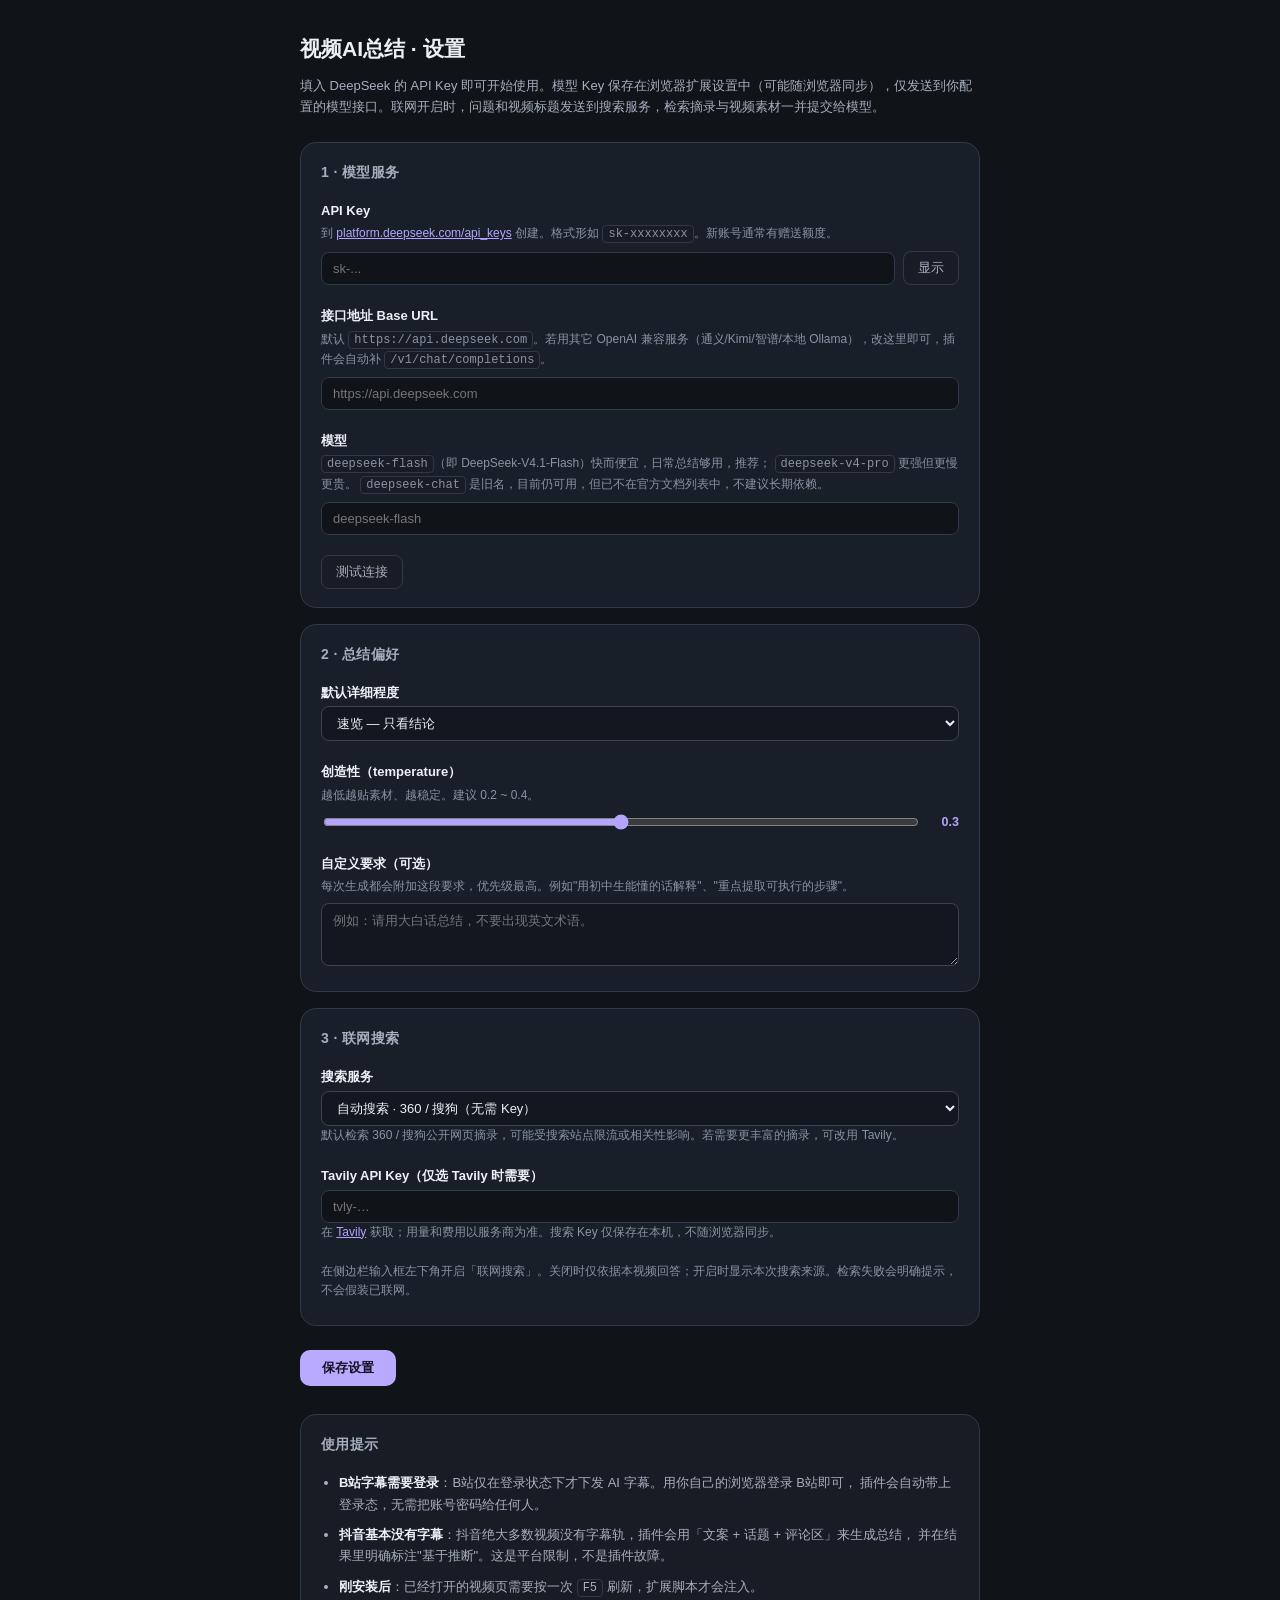
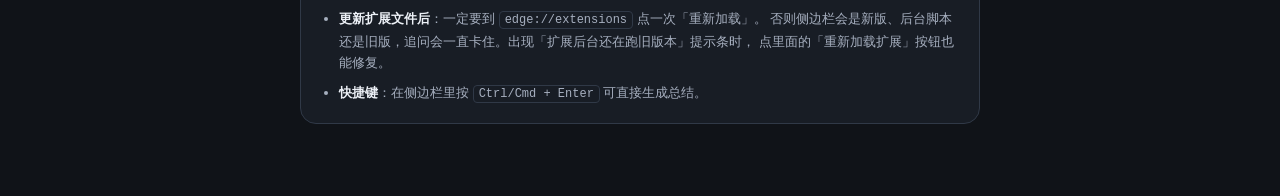
==== options/options.html @ 6e31f7f3 "Initial commit: 视频AI总结 v1.2.2（B站/抖音 AI 总结 + 连续追问）" ====
<!doctype html>
<html lang="zh-CN">
  <head>
    <meta charset="utf-8" />
    <meta name="viewport" content="width=device-width, initial-scale=1" />
    <title>视频AI总结 · 设置</title>
    <link rel="stylesheet" href="options.css" />
  </head>
  <body>
    <div class="wrap">
      <h1>视频AI总结 · 设置</h1>
      <p class="lead">
        填入 DeepSeek 的 API Key 即可开始使用。模型 Key 保存在浏览器扩展设置中（可能随浏览器同步），仅发送到你配置的模型接口。联网开启时，问题和视频标题发送到搜索服务，检索摘录与视频素材一并提交给模型。
      </p>

      <section class="card">
        <h2>1 · 模型服务</h2>

        <label class="field">
          <span class="label">API Key</span>
          <span class="hint">
            到
            <a href="https://platform.deepseek.com/api_keys" target="_blank" rel="noreferrer"
              >platform.deepseek.com/api_keys</a
            >
            创建。格式形如 <code>sk-xxxxxxxx</code>。新账号通常有赠送额度。
          </span>
          <span class="input-row">
            <input id="apiKey" type="password" placeholder="sk-..." autocomplete="off" spellcheck="false" />
            <button id="toggle-key" type="button" class="ghost">显示</button>
          </span>
        </label>

        <label class="field">
          <span class="label">接口地址 Base URL</span>
          <span class="hint"
            >默认 <code>https://api.deepseek.com</code>。若用其它 OpenAI 兼容服务（通义/Kimi/智谱/本地
            Ollama），改这里即可，插件会自动补 <code>/v1/chat/completions</code>。</span
          >
          <input id="baseUrl" type="text" placeholder="https://api.deepseek.com" spellcheck="false" />
        </label>

        <label class="field">
          <span class="label">模型</span>
          <span class="hint">
            <code>deepseek-flash</code>（即 DeepSeek-V4.1-Flash）快而便宜，日常总结够用，推荐；
            <code>deepseek-v4-pro</code> 更强但更慢更贵。
            <code>deepseek-chat</code> 是旧名，目前仍可用，但已不在官方文档列表中，不建议长期依赖。
          </span>
          <input id="model" type="text" placeholder="deepseek-flash" spellcheck="false" />
        </label>

        <div class="row">
          <button id="btn-test" class="ghost">测试连接</button>
          <span id="test-result" class="test-result"></span>
        </div>
      </section>

      <section class="card">
        <h2>2 · 总结偏好</h2>

        <label class="field">
          <span class="label">默认详细程度</span>
          <select id="style">
            <option value="brief">速览 — 只看结论</option>
            <option value="standard">标准 — 4~7 条要点</option>
            <option value="detailed">精读 — 8~15 条要点</option>
          </select>
        </label>

        <label class="field">
          <span class="label">创造性（temperature）</span>
          <span class="hint">越低越贴素材、越稳定。建议 0.2 ~ 0.4。</span>
          <span class="input-row">
            <input id="temperature" type="range" min="0" max="1" step="0.1" />
            <output id="temperature-out" class="output">0.3</output>
          </span>
        </label>

        <label class="field">
          <span class="label">自定义要求（可选）</span>
          <span class="hint"
            >每次生成都会附加这段要求，优先级最高。例如"用初中生能懂的话解释"、"重点提取可执行的步骤"。</span
          >
          <textarea id="customPrompt" rows="3" placeholder="例如：请用大白话总结，不要出现英文术语。"></textarea>
        </label>
      </section>

      <section class="card">
        <h2>3 · 联网搜索</h2>
        <label class="field"><span class="label">搜索服务</span>
          <select id="searchProvider"><option value="auto">自动搜索 · 360 / 搜狗（无需 Key）</option><option value="bing">Bing · 无需额外 Key</option><option value="tavily">Tavily · 搜索 API（可选）</option></select>
          <span class="hint">默认检索 360 / 搜狗公开网页摘录，可能受搜索站点限流或相关性影响。若需要更丰富的摘录，可改用 Tavily。</span>
        </label>
        <label class="field"><span class="label">Tavily API Key（仅选 Tavily 时需要）</span>
          <input id="tavilyKey" type="password" autocomplete="off" placeholder="tvly-…" spellcheck="false" />
          <span class="hint">在 <a href="https://app.tavily.com" target="_blank" rel="noreferrer">Tavily</a> 获取；用量和费用以服务商为准。搜索 Key 仅保存在本机，不随浏览器同步。</span>
        </label>
        <p class="hint">在侧边栏输入框左下角开启「联网搜索」。关闭时仅依据本视频回答；开启时显示本次搜索来源。检索失败会明确提示，不会假装已联网。</p>
      </section>

      <div class="actions">
        <button id="btn-save" class="primary">保存设置</button>
        <span id="save-result" class="save-result"></span>
      </div>

      <section class="card muted">
        <h2>使用提示</h2>
        <ul>
          <li>
            <b>B站字幕需要登录</b>：B站仅在登录状态下才下发 AI 字幕。用你自己的浏览器登录 B站即可，
            插件会自动带上登录态，无需把账号密码给任何人。
          </li>
          <li>
            <b>抖音基本没有字幕</b>：抖音绝大多数视频没有字幕轨，插件会用「文案 + 话题 + 评论区」来生成总结，
            并在结果里明确标注"基于推断"。这是平台限制，不是插件故障。
          </li>
          <li><b>刚安装后</b>：已经打开的视频页需要按一次 <code>F5</code> 刷新，扩展脚本才会注入。</li>
          <li>
            <b>更新扩展文件后</b>：一定要到 <code>edge://extensions</code> 点一次「重新加载」。
            否则侧边栏会是新版、后台脚本还是旧版，追问会一直卡住。出现「扩展后台还在跑旧版本」提示条时，
            点里面的「重新加载扩展」按钮也能修复。
          </li>
          <li><b>快捷键</b>：在侧边栏里按 <code>Ctrl/Cmd + Enter</code> 可直接生成总结。</li>
        </ul>
      </section>
    </div>

    <script type="module" src="options.js"></script>
  </body>
</html>
---- options/options.css ----
:root {
  --bg: #f7f8fa;
  --bg-elev: #ffffff;
  --bg-soft: #f2f4f7;
  --border: #e3e6eb;
  --text: #1a1d21;
  --text-dim: #666f7c;
  --text-faint: #98a1ad;
  --accent: #2f6fed;
  --accent-soft: rgba(47, 111, 237, 0.09);
  --danger: #dc2626;
  --ok: #16a34a;
}

@media (prefers-color-scheme: dark) {
  :root {
    --bg: #131519;
    --bg-elev: #1c1f26;
    --bg-soft: #23272f;
    --border: #2d323b;
    --text: #e8eaed;
    --text-dim: #a1a8b3;
    --text-faint: #6f7783;
    --accent: #6b9bff;
    --accent-soft: rgba(107, 155, 255, 0.13);
    --danger: #f87171;
    --ok: #4ade80;
  }
}

* {
  box-sizing: border-box;
}

body {
  margin: 0;
  background: var(--bg);
  color: var(--text);
  font: 14px/1.65 -apple-system, BlinkMacSystemFont, "Segoe UI", "PingFang SC",
    "Microsoft YaHei", sans-serif;
}

.wrap {
  max-width: 720px;
  margin: 0 auto;
  padding: 32px 20px 64px;
}

h1 {
  font-size: 21px;
  margin: 0 0 8px;
}

.lead {
  color: var(--text-dim);
  font-size: 13px;
  margin: 0 0 24px;
}

code {
  background: var(--bg-soft);
  border: 1px solid var(--border);
  border-radius: 4px;
  padding: 1px 5px;
  font-size: 12px;
  font-family: ui-monospace, SFMono-Regular, Consolas, monospace;
}

.card {
  background: var(--bg-elev);
  border: 1px solid var(--border);
  border-radius: 12px;
  padding: 18px 20px;
  margin-bottom: 16px;
}

.card.muted {
  background: var(--bg-soft);
}

.card h2 {
  font-size: 14px;
  margin: 0 0 16px;
  color: var(--text-dim);
  letter-spacing: 0.4px;
  text-transform: uppercase;
}

.field {
  display: block;
  margin-bottom: 20px;
}

.field:last-child {
  margin-bottom: 0;
}

.label {
  display: block;
  font-weight: 600;
  font-size: 13px;
  margin-bottom: 3px;
}

.hint {
  display: block;
  color: var(--text-faint);
  font-size: 12px;
  line-height: 1.6;
  margin-bottom: 7px;
}

.hint a {
  color: var(--accent);
}

input[type="text"],
input[type="password"],
select,
textarea {
  width: 100%;
  background: var(--bg);
  border: 1px solid var(--border);
  color: var(--text);
  border-radius: 8px;
  padding: 8px 11px;
  font-size: 13px;
  font-family: inherit;
  outline: none;
  transition: border-color 0.15s;
}

input[type="text"]:focus,
input[type="password"]:focus,
select:focus,
textarea:focus {
  border-color: var(--accent);
  box-shadow: 0 0 0 3px var(--accent-soft);
}

textarea {
  resize: vertical;
}

.input-row {
  display: flex;
  gap: 8px;
  align-items: center;
}

.input-row input {
  flex: 1;
}

input[type="range"] {
  flex: 1;
  accent-color: var(--accent);
}

.output {
  font-size: 12.5px;
  color: var(--accent);
  font-weight: 600;
  min-width: 30px;
  text-align: right;
  font-variant-numeric: tabular-nums;
}

button {
  font-family: inherit;
  cursor: pointer;
  border-radius: 8px;
  font-size: 13px;
  transition: all 0.15s;
}

button.primary {
  background: var(--accent);
  color: #fff;
  border: 0;
  padding: 9px 22px;
  font-weight: 600;
}

button.primary:hover {
  filter: brightness(1.08);
}

button.ghost {
  background: var(--bg-soft);
  border: 1px solid var(--border);
  color: var(--text-dim);
  padding: 7px 14px;
  white-space: nowrap;
}

button.ghost:hover {
  color: var(--accent);
  border-color: var(--accent);
}

.row {
  display: flex;
  align-items: center;
  gap: 12px;
}

.actions {
  display: flex;
  align-items: center;
  gap: 14px;
  margin: 24px 0 28px;
}

.test-result,
.save-result {
  font-size: 12.5px;
}

.test-result.ok,
.save-result.ok {
  color: var(--ok);
}

.test-result.err,
.save-result.err {
  color: var(--danger);
  overflow-wrap: anywhere;
}

.card ul {
  margin: 0;
  padding-left: 18px;
  color: var(--text-dim);
  font-size: 13px;
}

.card li {
  margin-bottom: 9px;
}

.card li:last-child {
  margin-bottom: 0;
}

.card li b {
  color: var(--text);
}

:root { color-scheme:dark; --bg:#101318; --bg-soft:#181d25; --bg-elev:#191f28; --border:#303947; --text:#edf1f7; --text-dim:#a6afbf; --text-faint:#8993a3; --accent:#b2a4ff; --accent-soft:#b2a4ff18; }
body { background:#101318; color:#edf1f7; }
.card { background:#191f28; border:1px solid #303947; border-radius:16px; }
input,select,textarea { background:#121720; color:#edf1f7; border-color:#3a4351; }
button.primary { background:#b9a9ff; color:#181222; border-radius:10px; }
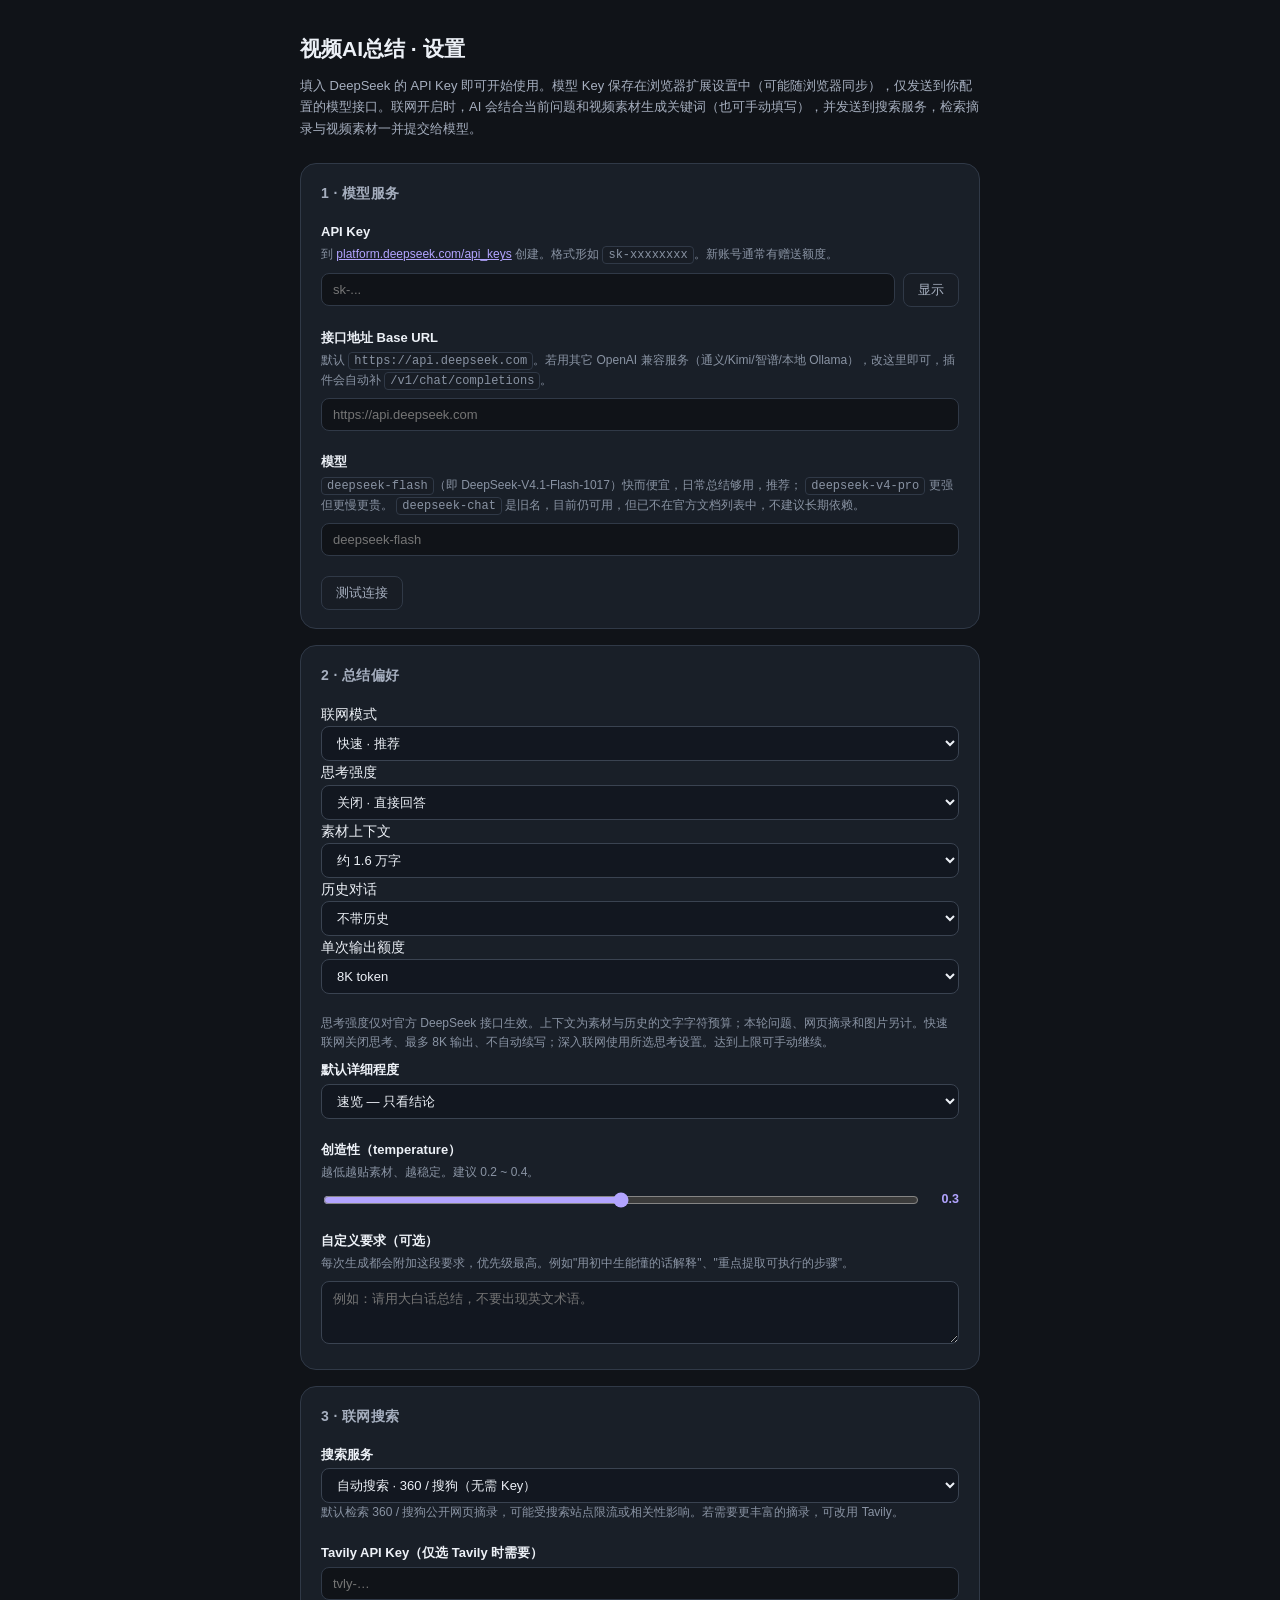
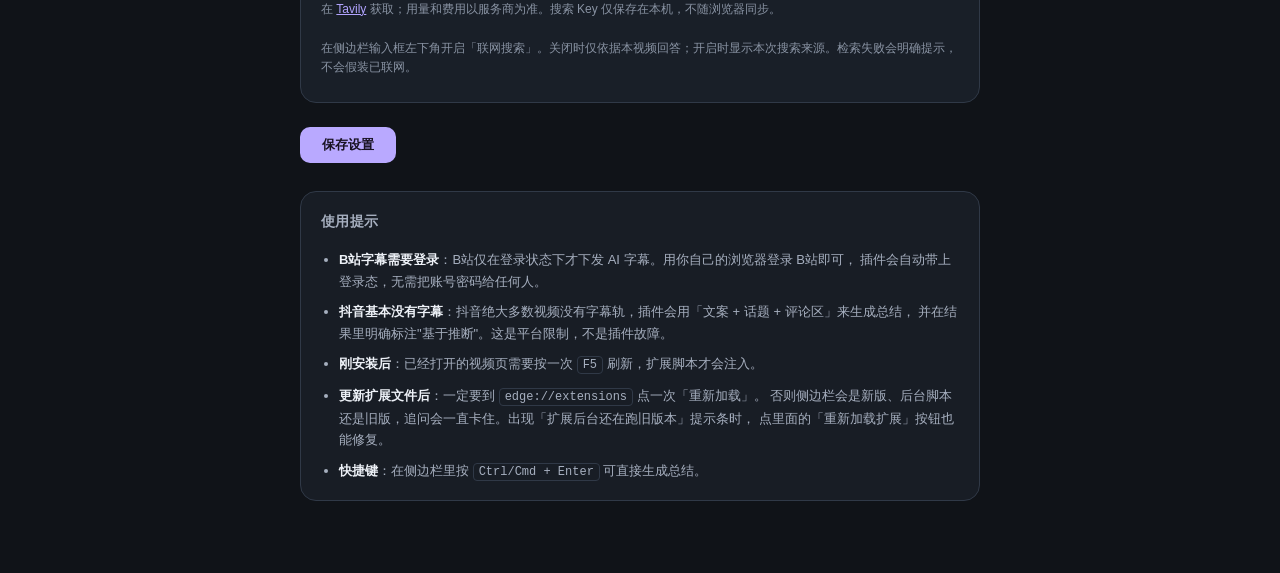
==== commit 76b61477: "feat: 升级到 v1.6.0（记忆库、交接导出、识屏、快速联网） - 长期记忆库：按视频+对话保存总结/问答/来源/进度，移除 10 视频 / 30 轮自动淘汰 - 侧边栏内嵌记忆库：列表、搜索、" ====
--- a/options/options.html
+++ b/options/options.html
@@ -10,7 +10,7 @@
     <div class="wrap">
       <h1>视频AI总结 · 设置</h1>
       <p class="lead">
-        填入 DeepSeek 的 API Key 即可开始使用。模型 Key 保存在浏览器扩展设置中（可能随浏览器同步），仅发送到你配置的模型接口。联网开启时，问题和视频标题发送到搜索服务，检索摘录与视频素材一并提交给模型。
+        填入 DeepSeek 的 API Key 即可开始使用。模型 Key 保存在浏览器扩展设置中（可能随浏览器同步），仅发送到你配置的模型接口。联网开启时，AI 会结合当前问题和视频素材生成关键词（也可手动填写），并发送到搜索服务，检索摘录与视频素材一并提交给模型。
       </p>
 
       <section class="card">
@@ -43,7 +43,7 @@
         <label class="field">
           <span class="label">模型</span>
           <span class="hint">
-            <code>deepseek-flash</code>（即 DeepSeek-V4.1-Flash）快而便宜，日常总结够用，推荐；
+            <code>deepseek-flash</code>（即 DeepSeek-V4.1-Flash-1017）快而便宜，日常总结够用，推荐；
             <code>deepseek-v4-pro</code> 更强但更慢更贵。
             <code>deepseek-chat</code> 是旧名，目前仍可用，但已不在官方文档列表中，不建议长期依赖。
           </span>
@@ -57,7 +57,10 @@
       </section>
 
       <section class="card">
-        <h2>2 · 总结偏好</h2>
+        <h2>2 · 总结偏好</h2><div class="field"><label>联网模式<select id="webMode"><option value="fast">快速 · 推荐</option><option value="deep">深入 · 使用思考设置</option></select></label><label>思考强度<select id="reasoningEffort"><option value="none">关闭 · 直接回答</option><option value="low">低 · 快速思考</option><option value="high">高 · 深入思考</option><option value="max">最高 · 复杂分析</option></select></label>
+<label>素材上下文<select id="contextChars"><option value="16000">约 1.6 万字</option><option value="32000">约 3.2 万字</option><option value="64000">约 6.4 万字</option><option value="128000">约 12.8 万字</option></select></label>
+<label>历史对话<select id="historyTurns"><option value="0">不带历史</option><option value="4">最近 4 轮</option><option value="8">最近 8 轮</option><option value="20">最近 20 轮</option></select></label>
+<label>单次输出额度<select id="maxTokens"><option value="8192">8K token</option><option value="16384">16K token · 推荐</option><option value="32768">32K token</option><option value="65536">64K token</option></select></label></div><p class="hint">思考强度仅对官方 DeepSeek 接口生效。上下文为素材与历史的文字字符预算；本轮问题、网页摘录和图片另计。快速联网关闭思考、最多 8K 输出、不自动续写；深入联网使用所选思考设置。达到上限可手动继续。</p>
 
         <label class="field">
           <span class="label">默认详细程度</span>
@@ -129,3 +132,5 @@
     <script type="module" src="options.js"></script>
   </body>
 </html>
+
+
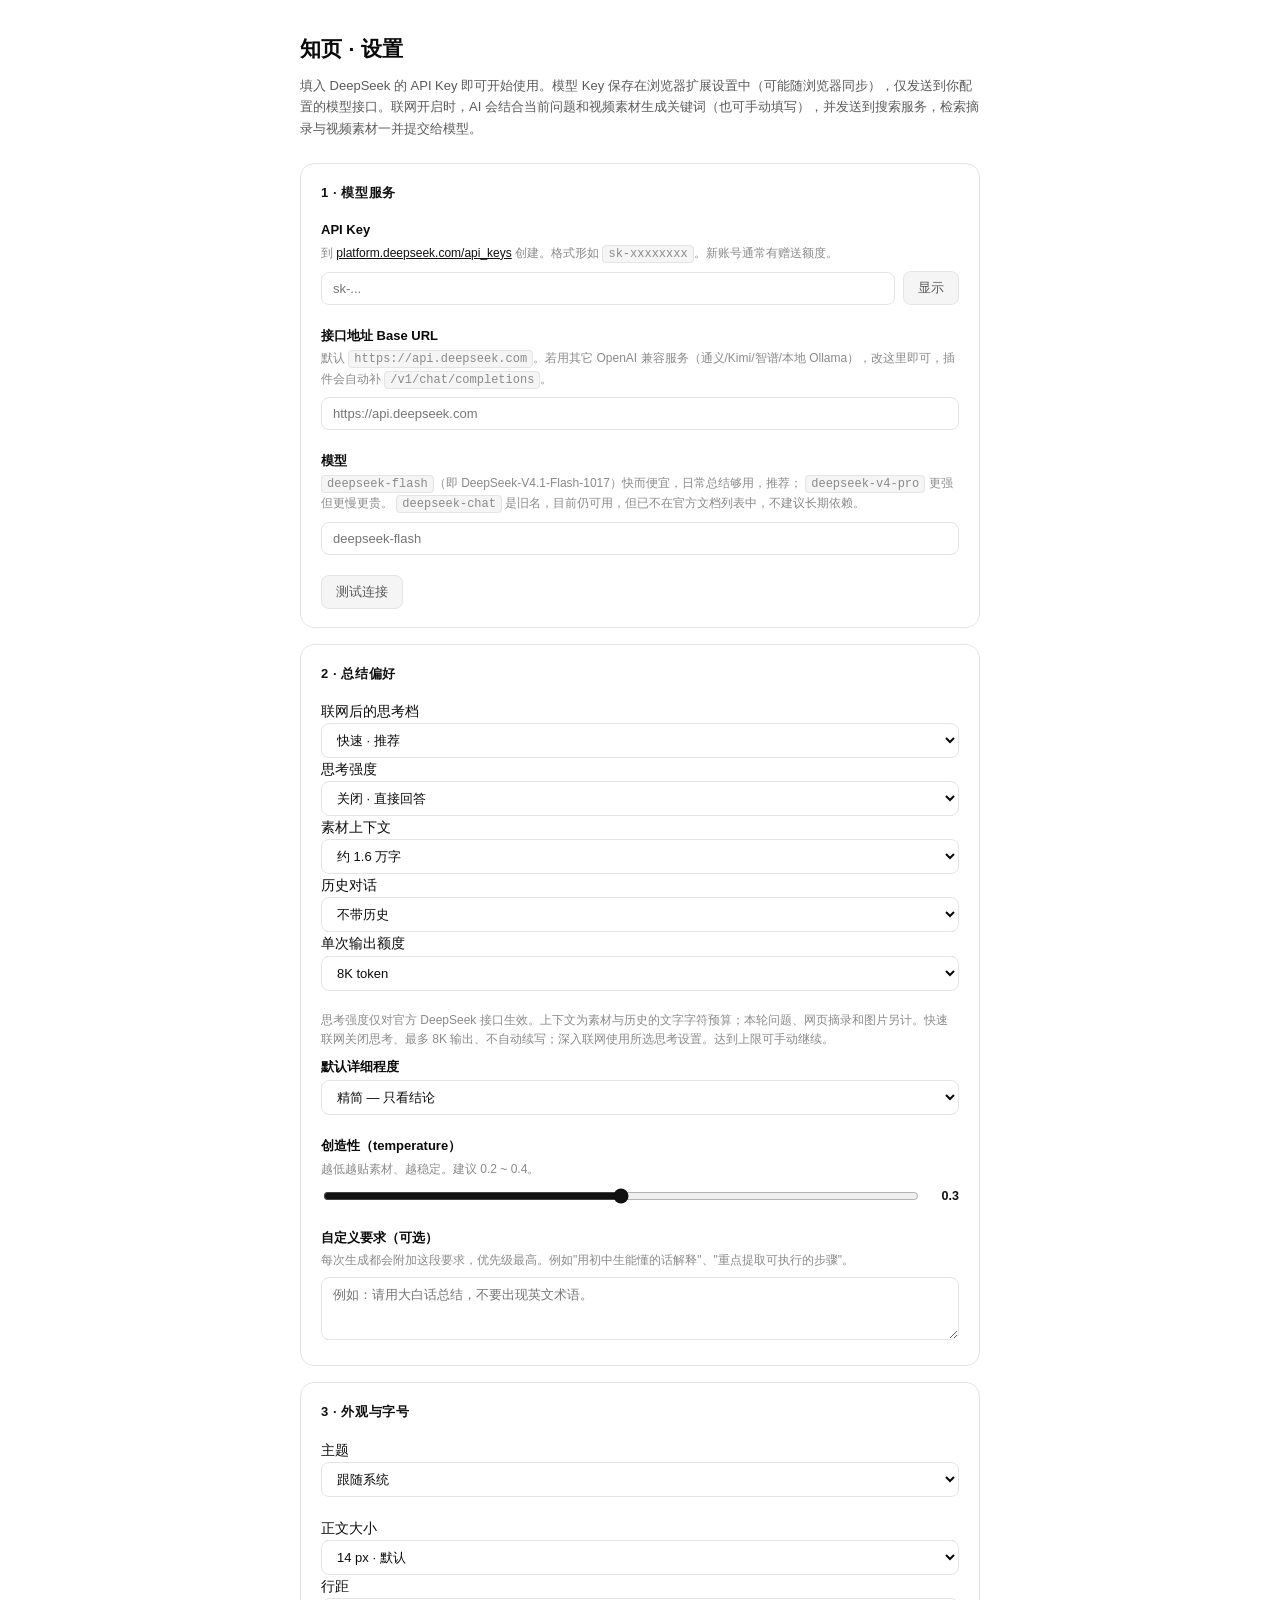
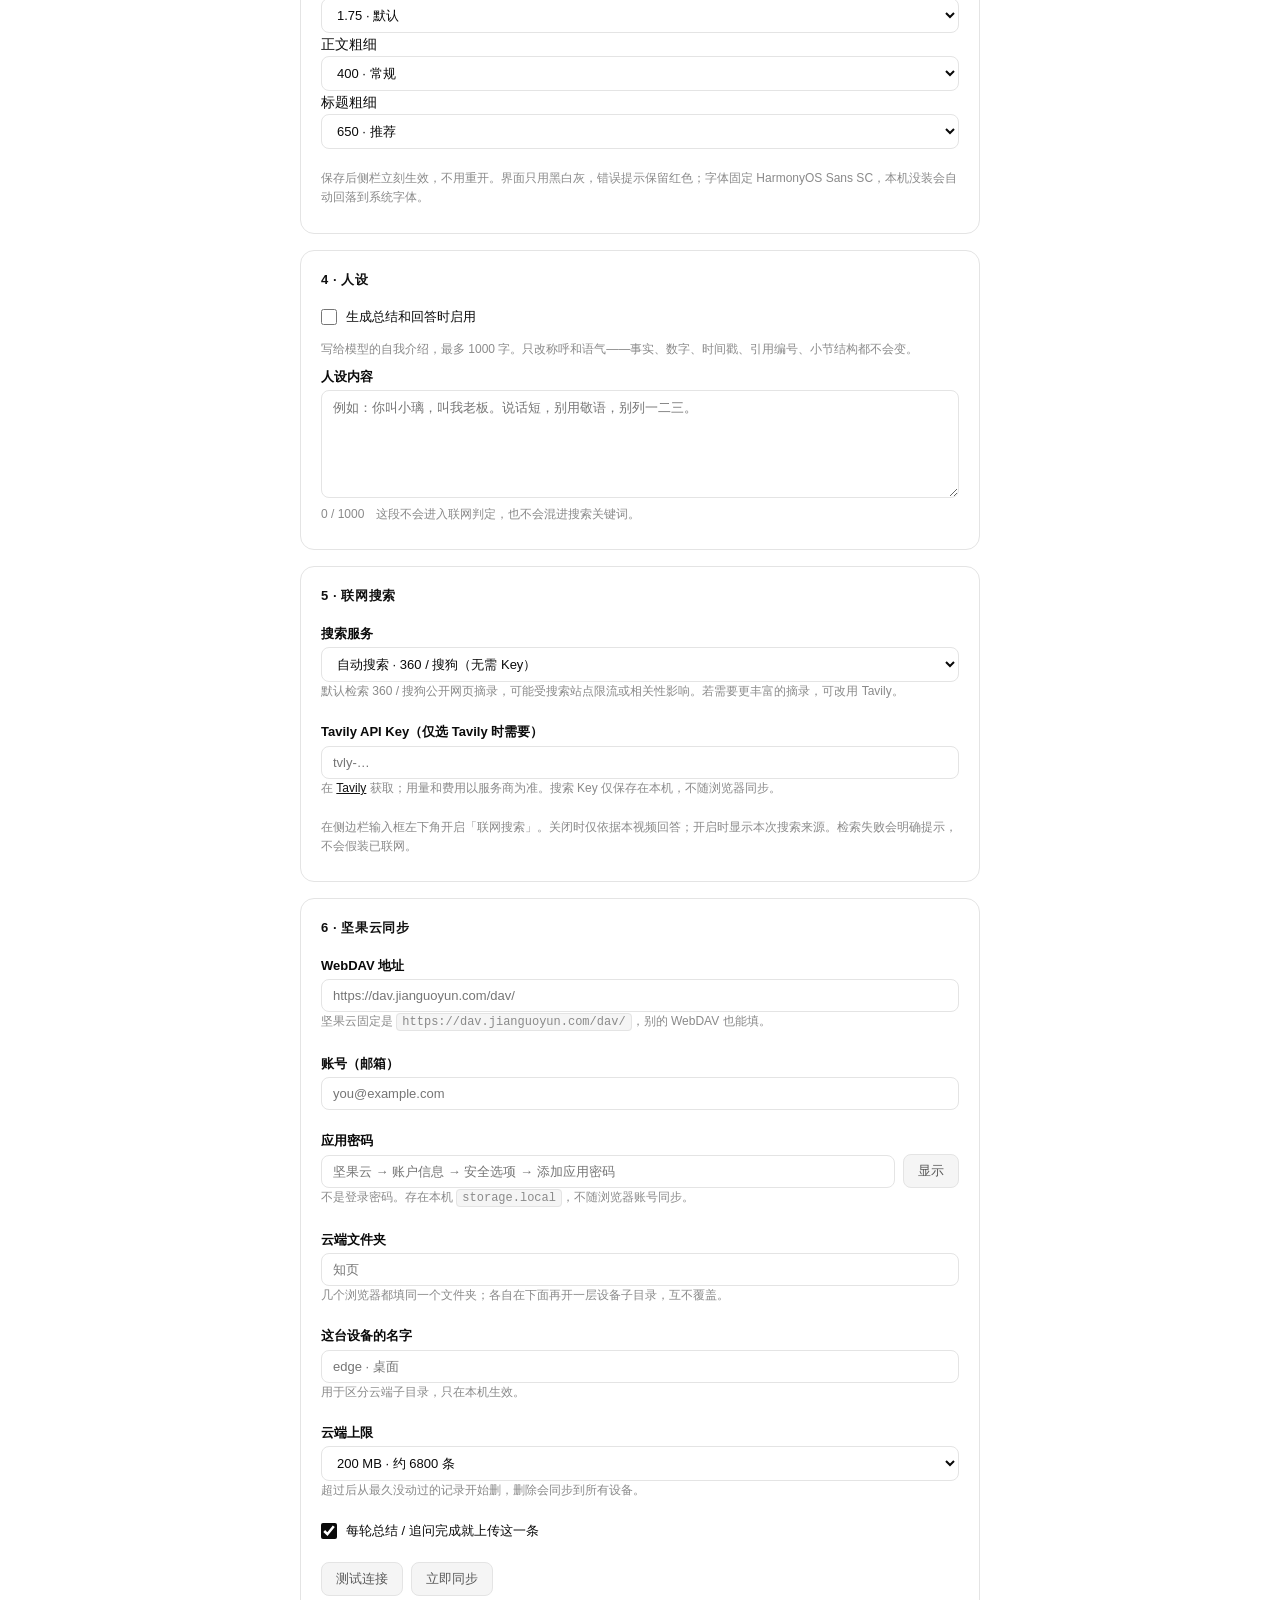
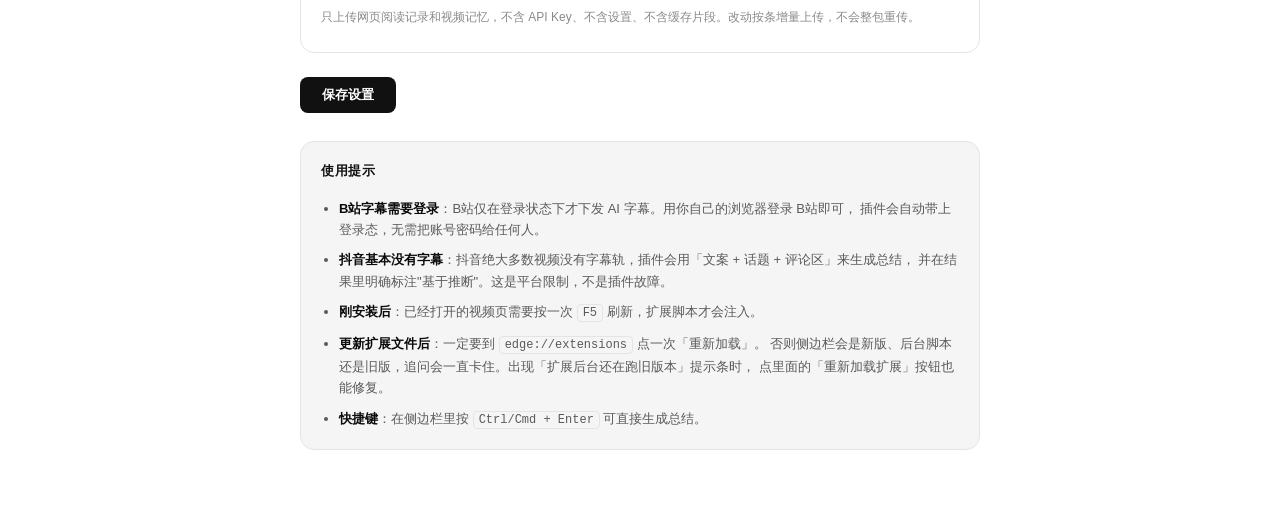
==== commit 534b9ebc: "feat: 知页 v2.0.0 —— 视频与网页 AI 阅读合并版 把视频总结（B站/抖音）与网页阅读（GitHub/知乎/CSDN/贴吧）合并进同一个侧栏， 按当前标签页自动切换，两套面板共用一套黑" ====
--- a/options/options.html
+++ b/options/options.html
@@ -3,12 +3,14 @@
   <head>
     <meta charset="utf-8" />
     <meta name="viewport" content="width=device-width, initial-scale=1" />
-    <title>视频AI总结 · 设置</title>
+    <title>知页 · 设置</title>
+    <link rel="stylesheet" href="options.css" />
+    <script src="../panel/theme.js"></script>
     <link rel="stylesheet" href="options.css" />
   </head>
   <body>
     <div class="wrap">
-      <h1>视频AI总结 · 设置</h1>
+      <h1>知页 · 设置</h1>
       <p class="lead">
         填入 DeepSeek 的 API Key 即可开始使用。模型 Key 保存在浏览器扩展设置中（可能随浏览器同步），仅发送到你配置的模型接口。联网开启时，AI 会结合当前问题和视频素材生成关键词（也可手动填写），并发送到搜索服务，检索摘录与视频素材一并提交给模型。
       </p>
@@ -57,7 +59,7 @@
       </section>
 
       <section class="card">
-        <h2>2 · 总结偏好</h2><div class="field"><label>联网模式<select id="webMode"><option value="fast">快速 · 推荐</option><option value="deep">深入 · 使用思考设置</option></select></label><label>思考强度<select id="reasoningEffort"><option value="none">关闭 · 直接回答</option><option value="low">低 · 快速思考</option><option value="high">高 · 深入思考</option><option value="max">最高 · 复杂分析</option></select></label>
+        <h2>2 · 总结偏好</h2><div class="field"><label>联网后的思考档<select id="webMode"><option value="fast">快速 · 推荐</option><option value="deep">深入 · 使用思考设置</option></select></label><label>思考强度<select id="reasoningEffort"><option value="none">关闭 · 直接回答</option><option value="low">低 · 快速思考</option><option value="high">高 · 深入思考</option><option value="max">最高 · 复杂分析</option></select></label>
 <label>素材上下文<select id="contextChars"><option value="16000">约 1.6 万字</option><option value="32000">约 3.2 万字</option><option value="64000">约 6.4 万字</option><option value="128000">约 12.8 万字</option></select></label>
 <label>历史对话<select id="historyTurns"><option value="0">不带历史</option><option value="4">最近 4 轮</option><option value="8">最近 8 轮</option><option value="20">最近 20 轮</option></select></label>
 <label>单次输出额度<select id="maxTokens"><option value="8192">8K token</option><option value="16384">16K token · 推荐</option><option value="32768">32K token</option><option value="65536">64K token</option></select></label></div><p class="hint">思考强度仅对官方 DeepSeek 接口生效。上下文为素材与历史的文字字符预算；本轮问题、网页摘录和图片另计。快速联网关闭思考、最多 8K 输出、不自动续写；深入联网使用所选思考设置。达到上限可手动继续。</p>
@@ -65,7 +67,7 @@
         <label class="field">
           <span class="label">默认详细程度</span>
           <select id="style">
-            <option value="brief">速览 — 只看结论</option>
+            <option value="brief">精简 — 只看结论</option>
             <option value="standard">标准 — 4~7 条要点</option>
             <option value="detailed">精读 — 8~15 条要点</option>
           </select>
@@ -90,7 +92,55 @@
       </section>
 
       <section class="card">
-        <h2>3 · 联网搜索</h2>
+        <h2>3 · 外观与字号</h2>
+        <div class="field">
+          <label>主题<select id="themeMode">
+            <option value="auto" selected>跟随系统</option>
+            <option value="light">始终浅色</option>
+            <option value="dark">始终深色</option>
+          </select></label>
+        </div>
+        <div class="field">
+          <label>正文大小<select id="uiFontSize">
+            <option value="13">13 px · 紧凑</option>
+            <option value="14" selected>14 px · 默认</option>
+            <option value="15">15 px · 偏大</option>
+            <option value="16">16 px · 大</option>
+            <option value="17">17 px · 很大</option>
+          </select></label>
+          <label>行距<select id="uiLineHeight">
+            <option value="1.6">1.6 · 紧凑</option>
+            <option value="1.75" selected>1.75 · 默认</option>
+            <option value="1.9">1.9 · 宽松</option>
+            <option value="2.05">2.05 · 很宽</option>
+          </select></label>
+          <label>正文粗细<select id="uiFontWeight">
+            <option value="300">300 · 细</option>
+            <option value="400" selected>400 · 常规</option>
+            <option value="500">500 · 中黑</option>
+          </select></label>
+          <label>标题粗细<select id="uiHeadingWeight">
+            <option value="600">600 · 半粗</option>
+            <option value="650" selected>650 · 推荐</option>
+            <option value="700">700 · 粗</option>
+            <option value="900">900 · 极粗</option>
+          </select></label>
+        </div>
+        <p class="hint">保存后侧栏立刻生效，不用重开。界面只用黑白灰，错误提示保留红色；字体固定 HarmonyOS Sans SC，本机没装会自动回落到系统字体。</p>
+      </section>
+
+      <section class="card">
+        <h2>4 · 人设</h2>
+        <label class="checkbox-field"><input type="checkbox" id="personaOn"> 生成总结和回答时启用</label>
+        <p class="hint">写给模型的自我介绍，最多 1000 字。只改称呼和语气——事实、数字、时间戳、引用编号、小节结构都不会变。</p>
+        <label class="field"><span class="label">人设内容</span>
+          <textarea id="personaText" rows="6" maxlength="1000" placeholder="例如：你叫小璃，叫我老板。说话短，别用敬语，别列一二三。"></textarea>
+          <span class="hint"><span id="persona-count">0</span> / 1000　这段不会进入联网判定，也不会混进搜索关键词。</span>
+        </label>
+      </section>
+
+      <section class="card">
+        <h2>5 · 联网搜索</h2>
         <label class="field"><span class="label">搜索服务</span>
           <select id="searchProvider"><option value="auto">自动搜索 · 360 / 搜狗（无需 Key）</option><option value="bing">Bing · 无需额外 Key</option><option value="tavily">Tavily · 搜索 API（可选）</option></select>
           <span class="hint">默认检索 360 / 搜狗公开网页摘录，可能受搜索站点限流或相关性影响。若需要更丰富的摘录，可改用 Tavily。</span>
@@ -100,6 +150,45 @@
           <span class="hint">在 <a href="https://app.tavily.com" target="_blank" rel="noreferrer">Tavily</a> 获取；用量和费用以服务商为准。搜索 Key 仅保存在本机，不随浏览器同步。</span>
         </label>
         <p class="hint">在侧边栏输入框左下角开启「联网搜索」。关闭时仅依据本视频回答；开启时显示本次搜索来源。检索失败会明确提示，不会假装已联网。</p>
+      </section>
+
+      <section class="card">
+        <h2>6 · 坚果云同步</h2>
+        <label class="field"><span class="label">WebDAV 地址</span>
+          <input id="davUrl" type="url" spellcheck="false" placeholder="https://dav.jianguoyun.com/dav/" />
+          <span class="hint">坚果云固定是 <code>https://dav.jianguoyun.com/dav/</code>，别的 WebDAV 也能填。</span>
+        </label>
+        <label class="field"><span class="label">账号（邮箱）</span>
+          <input id="davUser" type="email" autocomplete="off" spellcheck="false" placeholder="you@example.com" />
+        </label>
+        <label class="field"><span class="label">应用密码</span>
+          <div class="inline-field">
+            <input id="davPass" type="password" autocomplete="off" spellcheck="false" placeholder="坚果云 → 账户信息 → 安全选项 → 添加应用密码" />
+            <button id="toggle-dav-pass" type="button" class="ghost">显示</button>
+          </div>
+          <span class="hint">不是登录密码。存在本机 <code>storage.local</code>，不随浏览器账号同步。</span>
+        </label>
+        <label class="field"><span class="label">云端文件夹</span>
+          <input id="davDir" type="text" spellcheck="false" placeholder="知页" />
+          <span class="hint">几个浏览器都填同一个文件夹；各自在下面再开一层设备子目录，互不覆盖。</span>
+        </label>
+        <label class="field"><span class="label">这台设备的名字</span>
+          <input id="davDevice" type="text" spellcheck="false" placeholder="edge · 桌面" />
+          <span class="hint" id="dav-device-id">用于区分云端子目录，只在本机生效。</span>
+        </label>
+        <label class="field"><span class="label">云端上限</span>
+          <select id="davLimitMB"><option value="50">50 MB · 约 1700 条</option><option value="200" selected>200 MB · 约 6800 条</option><option value="500">500 MB · 约 17000 条</option><option value="1000">1000 MB · 约 34000 条</option></select>
+          <span class="hint">超过后从最久没动过的记录开始删，删除会同步到所有设备。</span>
+        </label>
+        <label class="field checkbox-field"><input id="davAuto" type="checkbox" checked />
+          <span>每轮总结 / 追问完成就上传这一条</span>
+        </label>
+        <div class="inline-field">
+          <button id="btn-dav-test" type="button" class="ghost">测试连接</button>
+          <button id="btn-dav-sync" type="button" class="ghost">立即同步</button>
+          <span id="dav-result" class="save-result"></span>
+        </div>
+        <p class="hint">只上传网页阅读记录和视频记忆，不含 API Key、不含设置、不含缓存片段。改动按条增量上传，不会整包重传。</p>
       </section>
 
       <div class="actions">
--- a/options/options.css
+++ b/options/options.css
@@ -1,31 +1,35 @@
 :root {
-  --bg: #f7f8fa;
+  color-scheme: light;
+  --bg: #ffffff;
   --bg-elev: #ffffff;
-  --bg-soft: #f2f4f7;
-  --border: #e3e6eb;
-  --text: #1a1d21;
-  --text-dim: #666f7c;
-  --text-faint: #98a1ad;
-  --accent: #2f6fed;
-  --accent-soft: rgba(47, 111, 237, 0.09);
-  --danger: #dc2626;
-  --ok: #16a34a;
-}
-
-@media (prefers-color-scheme: dark) {
-  :root {
-    --bg: #131519;
-    --bg-elev: #1c1f26;
-    --bg-soft: #23272f;
-    --border: #2d323b;
-    --text: #e8eaed;
-    --text-dim: #a1a8b3;
-    --text-faint: #6f7783;
-    --accent: #6b9bff;
-    --accent-soft: rgba(107, 155, 255, 0.13);
-    --danger: #f87171;
-    --ok: #4ade80;
-  }
+  --bg-soft: #f5f5f5;
+  --border: #e4e4e4;
+  --text: #0a0a0a;
+  --text-dim: #5a5a5a;
+  --text-faint: #8a8a8a;
+  --accent: #111111;
+  --accent-soft: rgba(0, 0, 0, 0.05);
+  --accent-ink: #ffffff;
+  --danger: #b42318;
+  --ok: #3f3f3f;
+  --warn: #6b5a2e;
+}
+
+html[data-theme="dark"] {
+  color-scheme: dark;
+  --bg: #0c0c0c;
+  --bg-elev: #1a1a1a;
+  --bg-soft: #161616;
+  --border: #2b2b2b;
+  --text: #f2f2f2;
+  --text-dim: #a6a6a6;
+  --text-faint: #7d7d7d;
+  --accent: #f2f2f2;
+  --accent-soft: rgba(255, 255, 255, 0.07);
+  --accent-ink: #0a0a0a;
+  --danger: #f59387;
+  --ok: #d0d0d0;
+  --warn: #d6c08a;
 }
 
 * {
@@ -49,6 +53,7 @@
 h1 {
   font-size: 21px;
   margin: 0 0 8px;
+  letter-spacing: 0.2px;
 }
 
 .lead {
@@ -69,7 +74,7 @@
 .card {
   background: var(--bg-elev);
   border: 1px solid var(--border);
-  border-radius: 12px;
+  border-radius: 14px;
   padding: 18px 20px;
   margin-bottom: 16px;
 }
@@ -79,10 +84,10 @@
 }
 
 .card h2 {
-  font-size: 14px;
+  font-size: 13px;
   margin: 0 0 16px;
-  color: var(--text-dim);
-  letter-spacing: 0.4px;
+  color: var(--accent);
+  letter-spacing: 0.6px;
   text-transform: uppercase;
 }
 
@@ -115,6 +120,8 @@
 }
 
 input[type="text"],
+input[type="url"],
+input[type="email"],
 input[type="password"],
 select,
 textarea {
@@ -131,6 +138,8 @@
 }
 
 input[type="text"]:focus,
+input[type="url"]:focus,
+input[type="email"]:focus,
 input[type="password"]:focus,
 select:focus,
 textarea:focus {
@@ -176,14 +185,14 @@
 
 button.primary {
   background: var(--accent);
-  color: #fff;
+  color: var(--accent-ink);
   border: 0;
   padding: 9px 22px;
   font-weight: 600;
 }
 
 button.primary:hover {
-  filter: brightness(1.08);
+  filter: brightness(1.06);
 }
 
 button.ghost {
@@ -247,9 +256,25 @@
   color: var(--text);
 }
 
-:root { color-scheme:dark; --bg:#101318; --bg-soft:#181d25; --bg-elev:#191f28; --border:#303947; --text:#edf1f7; --text-dim:#a6afbf; --text-faint:#8993a3; --accent:#b2a4ff; --accent-soft:#b2a4ff18; }
-body { background:#101318; color:#edf1f7; }
-.card { background:#191f28; border:1px solid #303947; border-radius:16px; }
-input,select,textarea { background:#121720; color:#edf1f7; border-color:#3a4351; }
-button.primary { background:#b9a9ff; color:#181222; border-radius:10px; }
-
+.inline-field {
+  display: flex;
+  align-items: center;
+  gap: 8px;
+}
+.inline-field input { flex: 1 1 auto; min-width: 0; }
+.inline-field button { flex: 0 0 auto; }
+.inline-field .save-result { flex: 1 1 100%; }
+.checkbox-field {
+  display: flex;
+  align-items: center;
+  gap: 9px;
+  font-size: calc(var(--fs-base, 14px) * 0.93);
+  color: var(--text);
+  cursor: pointer;
+}
+.checkbox-field input { width: 16px; height: 16px; margin: 0; accent-color: var(--text); }
+
+#persona-count.over {
+  color: var(--danger);
+  font-weight: 600;
+}
--- a/options/options.css
+++ b/options/options.css
@@ -1,31 +1,35 @@
 :root {
-  --bg: #f7f8fa;
+  color-scheme: light;
+  --bg: #ffffff;
   --bg-elev: #ffffff;
-  --bg-soft: #f2f4f7;
-  --border: #e3e6eb;
-  --text: #1a1d21;
-  --text-dim: #666f7c;
-  --text-faint: #98a1ad;
-  --accent: #2f6fed;
-  --accent-soft: rgba(47, 111, 237, 0.09);
-  --danger: #dc2626;
-  --ok: #16a34a;
-}
-
-@media (prefers-color-scheme: dark) {
-  :root {
-    --bg: #131519;
-    --bg-elev: #1c1f26;
-    --bg-soft: #23272f;
-    --border: #2d323b;
-    --text: #e8eaed;
-    --text-dim: #a1a8b3;
-    --text-faint: #6f7783;
-    --accent: #6b9bff;
-    --accent-soft: rgba(107, 155, 255, 0.13);
-    --danger: #f87171;
-    --ok: #4ade80;
-  }
+  --bg-soft: #f5f5f5;
+  --border: #e4e4e4;
+  --text: #0a0a0a;
+  --text-dim: #5a5a5a;
+  --text-faint: #8a8a8a;
+  --accent: #111111;
+  --accent-soft: rgba(0, 0, 0, 0.05);
+  --accent-ink: #ffffff;
+  --danger: #b42318;
+  --ok: #3f3f3f;
+  --warn: #6b5a2e;
+}
+
+html[data-theme="dark"] {
+  color-scheme: dark;
+  --bg: #0c0c0c;
+  --bg-elev: #1a1a1a;
+  --bg-soft: #161616;
+  --border: #2b2b2b;
+  --text: #f2f2f2;
+  --text-dim: #a6a6a6;
+  --text-faint: #7d7d7d;
+  --accent: #f2f2f2;
+  --accent-soft: rgba(255, 255, 255, 0.07);
+  --accent-ink: #0a0a0a;
+  --danger: #f59387;
+  --ok: #d0d0d0;
+  --warn: #d6c08a;
 }
 
 * {
@@ -49,6 +53,7 @@
 h1 {
   font-size: 21px;
   margin: 0 0 8px;
+  letter-spacing: 0.2px;
 }
 
 .lead {
@@ -69,7 +74,7 @@
 .card {
   background: var(--bg-elev);
   border: 1px solid var(--border);
-  border-radius: 12px;
+  border-radius: 14px;
   padding: 18px 20px;
   margin-bottom: 16px;
 }
@@ -79,10 +84,10 @@
 }
 
 .card h2 {
-  font-size: 14px;
+  font-size: 13px;
   margin: 0 0 16px;
-  color: var(--text-dim);
-  letter-spacing: 0.4px;
+  color: var(--accent);
+  letter-spacing: 0.6px;
   text-transform: uppercase;
 }
 
@@ -115,6 +120,8 @@
 }
 
 input[type="text"],
+input[type="url"],
+input[type="email"],
 input[type="password"],
 select,
 textarea {
@@ -131,6 +138,8 @@
 }
 
 input[type="text"]:focus,
+input[type="url"]:focus,
+input[type="email"]:focus,
 input[type="password"]:focus,
 select:focus,
 textarea:focus {
@@ -176,14 +185,14 @@
 
 button.primary {
   background: var(--accent);
-  color: #fff;
+  color: var(--accent-ink);
   border: 0;
   padding: 9px 22px;
   font-weight: 600;
 }
 
 button.primary:hover {
-  filter: brightness(1.08);
+  filter: brightness(1.06);
 }
 
 button.ghost {
@@ -247,9 +256,25 @@
   color: var(--text);
 }
 
-:root { color-scheme:dark; --bg:#101318; --bg-soft:#181d25; --bg-elev:#191f28; --border:#303947; --text:#edf1f7; --text-dim:#a6afbf; --text-faint:#8993a3; --accent:#b2a4ff; --accent-soft:#b2a4ff18; }
-body { background:#101318; color:#edf1f7; }
-.card { background:#191f28; border:1px solid #303947; border-radius:16px; }
-input,select,textarea { background:#121720; color:#edf1f7; border-color:#3a4351; }
-button.primary { background:#b9a9ff; color:#181222; border-radius:10px; }
-
+.inline-field {
+  display: flex;
+  align-items: center;
+  gap: 8px;
+}
+.inline-field input { flex: 1 1 auto; min-width: 0; }
+.inline-field button { flex: 0 0 auto; }
+.inline-field .save-result { flex: 1 1 100%; }
+.checkbox-field {
+  display: flex;
+  align-items: center;
+  gap: 9px;
+  font-size: calc(var(--fs-base, 14px) * 0.93);
+  color: var(--text);
+  cursor: pointer;
+}
+.checkbox-field input { width: 16px; height: 16px; margin: 0; accent-color: var(--text); }
+
+#persona-count.over {
+  color: var(--danger);
+  font-weight: 600;
+}
